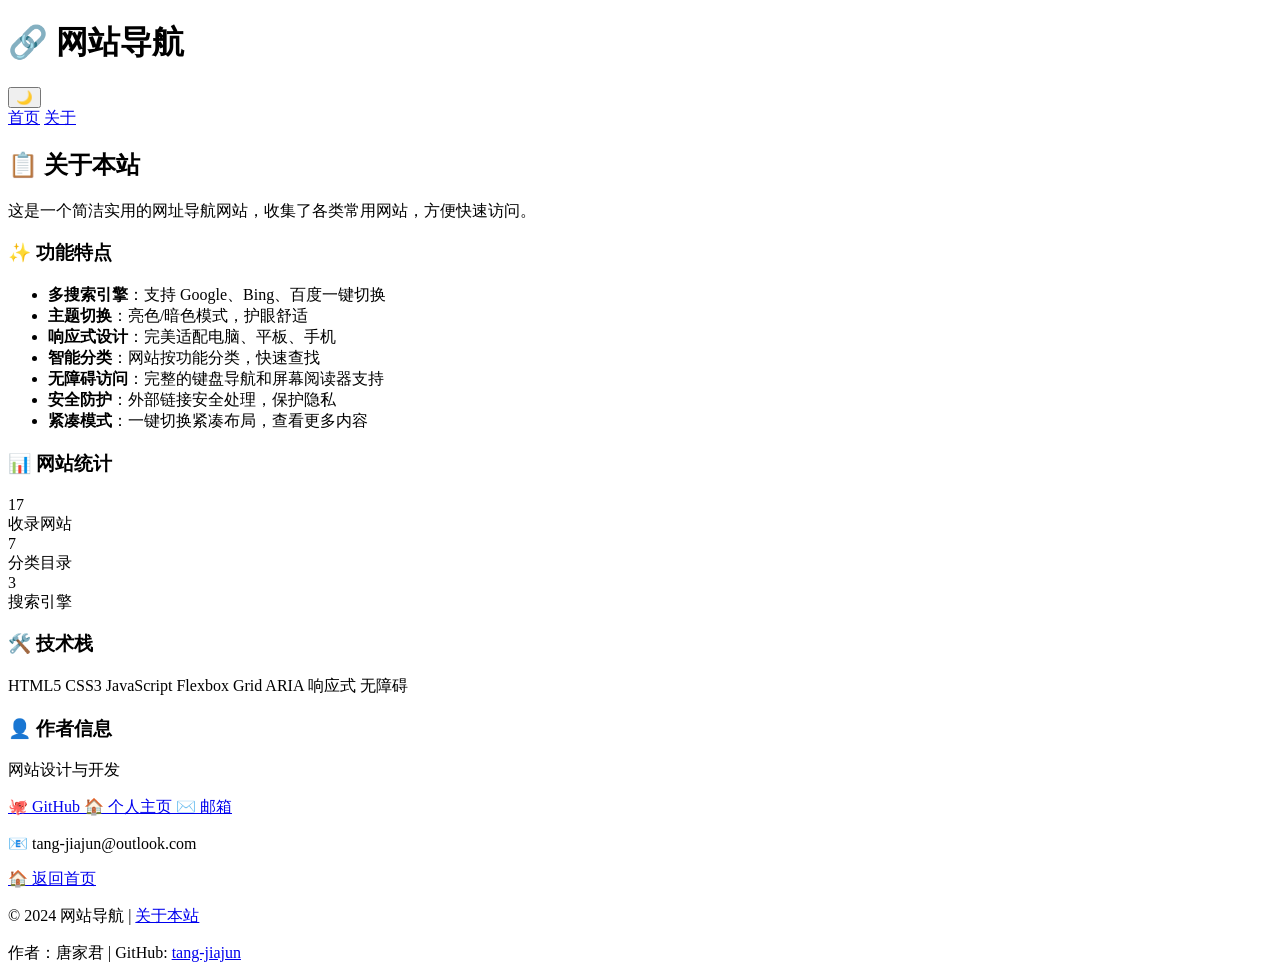
==== about.html @ 150a9488 "Fix HTML encoding issues in about.html fix dancetangit" ====
<!doctype html>
<html lang="zh-CN" data-theme="light">
<head>
    <meta charset="utf-8">
    <meta name="viewport" content="width=device-width,initial-scale=1">
    <title>网站导航 - 关于</title>
    <!-- Favicon 配置 -->
    <link rel="icon" href="favicon.ico" type="image/x-icon">
    <link rel="shortcut icon" href="favicon.ico" type="image/x-icon">
    <!-- 样式文件 -->
    <link rel="stylesheet" href="src/styles.css">
    
    <!-- 主题防闪烁脚本 -->
    <script>
        (function() {
            const savedTheme = localStorage.getItem('theme') || 'light';
            document.documentElement.setAttribute('data-theme', savedTheme);
        })();
    </script>
</head>
<body class="about-page">
    <header class="header">
        <div class="container header-container">
            <h1 class="site-title">🔗 网站导航</h1>
            <div class="header-controls">
                <button 
                    id="themeToggle" 
                    class="control-btn theme-toggle" 
                    aria-label="切换主题"
                    aria-pressed="false"
                    title="切换主题"
                    role="switch">
                    🌙
                </button>
            </div>
            <nav class="nav" aria-label="主导航">
                <a href="index.html" class="nav-link">首页</a>
                <a href="about.html" class="nav-link active" aria-current="page">关于</a>
            </nav>
        </div>
    </header>

    <main class="container main">
        <div class="about-content">
            <div class="card about-card">
                <h2 class="about-title">📋 关于本站</h2>
                <p class="about-text">这是一个简洁实用的网址导航网站，收集了各类常用网站，方便快速访问。</p>
                
                <div class="about-features">
                    <h3>✨ 功能特点</h3>
                    <ul class="feature-list">
                        <li><strong>多搜索引擎</strong>：支持 Google、Bing、百度一键切换</li>
                        <li><strong>主题切换</strong>：亮色/暗色模式，护眼舒适</li>
                        <li><strong>响应式设计</strong>：完美适配电脑、平板、手机</li>
                        <li><strong>智能分类</strong>：网站按功能分类，快速查找</li>
                        <li><strong>无障碍访问</strong>：完整的键盘导航和屏幕阅读器支持</li>
                        <li><strong>安全防护</strong>：外部链接安全处理，保护隐私</li>
                        <li><strong>紧凑模式</strong>：一键切换紧凑布局，查看更多内容</li>
                    </ul>
                </div>
                
                <div class="about-stats">
                    <h3>📊 网站统计</h3>
                    <div class="stats-grid">
                        <div class="stat-card">
                            <div class="stat-number">17</div>
                            <div class="stat-label">收录网站</div>
                        </div>
                        <div class="stat-card">
                            <div class="stat-number">7</div>
                            <div class="stat-label">分类目录</div>
                        </div>
                        <div class="stat-card">
                            <div class="stat-number">3</div>
                            <div class="stat-label">搜索引擎</div>
                        </div>
                    </div>
                </div>
                
                <div class="about-tech">
                    <h3>🛠️ 技术栈</h3>
                    <div class="tech-tags">
                        <span class="tech-tag">HTML5</span>
                        <span class="tech-tag">CSS3</span>
                        <span class="tech-tag">JavaScript</span>
                        <span class="tech-tag">Flexbox</span>
                        <span class="tech-tag">Grid</span>
                        <span class="tech-tag">ARIA</span>
                        <span class="tech-tag">响应式</span>
                        <span class="tech-tag">无障碍</span>
                    </div>
                </div>
                
                <div class="about-author">
                    <h3>👤 作者信息</h3>
                    <div class="author-info">
                        <p>网站设计与开发</p>
                        <div class="contact-links">
                            <a href="https://github.com/dancetangit" 
                               target="_blank" 
                               rel="noopener noreferrer" 
                               class="contact-link">
                                <span class="contact-icon">🐙</span> GitHub
                            </a>
                            <a href="https://tjj.qzz.io" 
                               target="_blank" 
                               rel="noopener noreferrer" 
                               class="contact-link">
                                <span class="contact-icon">🏠</span> 个人主页
                            </a>
                            <a href="mailto:tang-jiajun@outlook.com" 
                               class="contact-link">
                                <span class="contact-icon">✉️</span> 邮箱
                            </a>
                        </div>
                        <p class="contact-email">📧 tang-jiajun@outlook.com</p>
                    </div>
                </div>
                
                <div class="back-home">
                    <a href="index.html" class="btn-primary">🏠 返回首页</a>
                </div>
            </div>
        </div>
    </main>

    <footer class="footer">
        <div class="container">
            <p>© 2024 网站导航 | <a href="about.html">关于本站</a></p>
            <p class="footer-info">作者：唐家君 | GitHub: <a href="https://github.com/dancetangit" target="_blank" rel="noopener noreferrer">tang-jiajun</a></p>
        </div>
    </footer>

    <script src="src/main.js"></script>
</body>

</html>
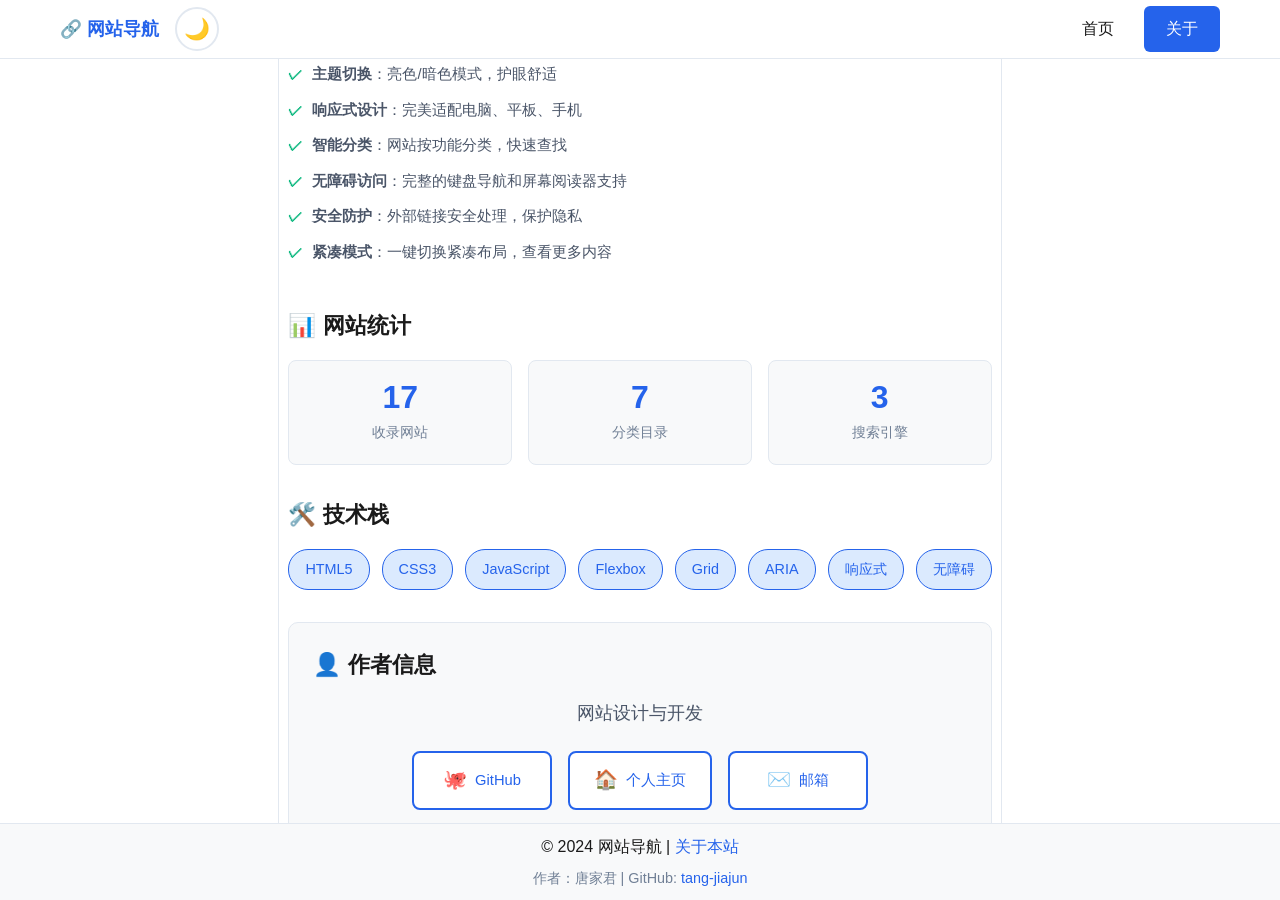
==== commit b7b3f562: "fanye" ====
--- a/about.html
+++ b/about.html
@@ -18,7 +18,7 @@
         })();
     </script>
 </head>
-<body class="about-page">
+<body class="about-page compact-mode">
     <header class="header">
         <div class="container header-container">
             <h1 class="site-title">🔗 网站导航</h1>
--- a/src/styles.css
+++ b/src/styles.css
@@ -0,0 +1,957 @@
+/* ============================================
+   基础重置与全局样式
+   ============================================ */
+* {
+    margin: 0;
+    padding: 0;
+    box-sizing: border-box;
+}
+
+html, body {
+    text-align: center;
+    font-family: -apple-system, BlinkMacSystemFont, 'Segoe UI', 'Microsoft YaHei', sans-serif;
+    line-height: 1.6;
+    transition: background-color 0.3s, color 0.3s;
+    min-height: 100vh;
+}
+
+body {
+    background-color: var(--bg-primary);
+    color: var(--text-primary);
+    display: flex;
+    flex-direction: column;
+}
+
+/* ============================================
+   主题变量定义
+   ============================================ */
+:root[data-theme='light'] {
+    /* 基础颜色 */
+    --bg-primary: #ffffff;
+    --bg-secondary: #f8f9fa;
+    --bg-card: #ffffff;
+    --bg-input: #ffffff;
+    
+    /* 文本颜色 */
+    --text-primary: #1a1a1a;
+    --text-secondary: #4a5568;
+    --text-muted: #718096;
+    
+    /* 边框与阴影 */
+    --border-color: #e2e8f0;
+    --border-hover: #cbd5e0;
+    --shadow: 0 2px 8px rgba(0, 0, 0, 0.06);
+    --shadow-hover: 0 8px 30px rgba(0, 0, 0, 0.12);
+    
+    /* 主色调 */
+    --primary-color: #2563eb;
+    --primary-hover: #1d4ed8;
+    --primary-light: #dbeafe;
+    
+    /* 成功/警告色 */
+    --success-color: #10b981;
+    --warning-color: #f59e0b;
+}
+
+:root[data-theme='dark'] {
+    /* 基础颜色 */
+    --bg-primary: #1a1a1a;
+    --bg-secondary: #2d2d2d;
+    --bg-card: #262626;
+    --bg-input: #2d2d2d;
+    
+    /* 文本颜色 */
+    --text-primary: #f7fafc;
+    --text-secondary: #cbd5e0;
+    --text-muted: #a0aec0;
+    
+    /* 边框与阴影 */
+    --border-color: #4a5568;
+    --border-hover: #718096;
+    --shadow: 0 2px 8px rgba(0, 0, 0, 0.3);
+    --shadow-hover: 0 8px 30px rgba(0, 0, 0, 0.5);
+    
+    /* 主色调 */
+    --primary-color: #3b82f6;
+    --primary-hover: #60a5fa;
+    --primary-light: #1e3a8a;
+    
+    /* 成功/警告色 */
+    --success-color: #34d399;
+    --warning-color: #fbbf24;
+}
+
+/* ============================================
+   辅助类
+   ============================================ */
+.container {
+    max-width: 1200px;
+    margin: 0 auto;
+    padding: 0 1.25rem;
+}
+
+.visually-hidden {
+    position: absolute !important;
+    width: 1px !important;
+    height: 1px !important;
+    padding: 0 !important;
+    margin: -1px !important;
+    overflow: hidden !important;
+    clip: rect(0, 0, 0, 0) !important;
+    white-space: nowrap !important;
+    border: 0 !important;
+}
+
+/* ============================================
+   头部样式
+   ============================================ */
+.header {
+    background-color: var(--bg-secondary);
+    padding: 0.75rem 0;
+    border-bottom: 1px solid var(--border-color);
+    position: sticky;
+    top: 0;
+    z-index: 100;
+    backdrop-filter: blur(10px);
+    background-color: rgba(var(--bg-secondary-rgb), 0.95);
+}
+
+.header-container {
+    display: flex;
+    justify-content: space-between;
+    align-items: center;
+    flex-wrap: wrap;
+    gap: 1rem;
+}
+
+.site-title {
+    font-size: 1.5rem;
+    font-weight: bold;
+    color: var(--primary-color);
+    margin: 0;
+    display: flex;
+    align-items: center;
+    gap: 0.5rem;
+}
+
+.header-controls {
+    display: flex;
+    gap: 0.5rem;
+    align-items: center;
+}
+
+.control-btn {
+    background: none;
+    border: 2px solid var(--border-color);
+    color: var(--text-primary);
+    font-size: 1.2rem;
+    width: 44px;
+    height: 44px;
+    border-radius: 50%;
+    cursor: pointer;
+    display: flex;
+    align-items: center;
+    justify-content: center;
+    transition: all 0.2s;
+    flex-shrink: 0;
+}
+
+.control-btn:hover,
+.control-btn:focus {
+    outline: 2px solid var(--primary-color);
+    outline-offset: 2px;
+    border-color: var(--primary-color);
+    transform: scale(1.05);
+}
+
+.theme-toggle {
+    font-size: 1.3rem;
+}
+
+/* 导航 */
+.nav {
+    display: flex;
+    gap: 0.5rem;
+    margin-left: auto;
+}
+
+.nav-link {
+    color: var(--text-primary);
+    text-decoration: none;
+    padding: 0.5rem 1.25rem;
+    border-radius: 6px;
+    transition: all 0.2s;
+    font-weight: 500;
+    border: 2px solid transparent;
+}
+
+.nav-link:hover,
+.nav-link:focus {
+    background-color: var(--primary-color);
+    color: white;
+    outline: none;
+    border-color: var(--primary-color);
+}
+
+.nav-link.active {
+    background-color: var(--primary-color);
+    color: white;
+}
+
+/* ============================================
+   主内容区
+   ============================================ */
+.main {
+    flex: 1;
+    padding: 1.5rem 0 2.5rem;
+}
+
+/* ============================================
+   搜索区域
+   ============================================ */
+.search-section {
+    margin-bottom: 2.5rem;
+}
+
+.search-container {
+    max-width: 800px;
+    margin: 0 auto;
+}
+
+/* 搜索引擎切换 */
+.engine-toggles {
+    display: flex;
+    gap: 0.75rem;
+    justify-content: center;
+    margin-bottom: 1.25rem;
+    flex-wrap: wrap;
+}
+
+.engine-btn {
+    padding: 0.6rem 1.25rem;
+    border: 2px solid var(--border-color);
+    background: var(--bg-card);
+    color: var(--text-primary);
+    border-radius: 8px;
+    cursor: pointer;
+    transition: all 0.2s;
+    font-size: 0.95rem;
+    font-weight: 500;
+    display: flex;
+    align-items: center;
+    gap: 0.5rem;
+}
+
+.engine-btn:hover,
+.engine-btn:focus {
+    outline: 2px solid var(--primary-color);
+    outline-offset: 2px;
+    border-color: var(--primary-color);
+    transform: translateY(-1px);
+}
+
+.engine-btn.active {
+    background-color: var(--primary-color);
+    color: white;
+    border-color: var(--primary-color);
+}
+
+.engine-icon {
+    font-size: 1rem;
+}
+
+/* 搜索输入组 */
+.search-input-group {
+    display: flex;
+    gap: 0;
+    border-radius: 10px;
+    overflow: hidden;
+    box-shadow: var(--shadow);
+    transition: box-shadow 0.3s;
+}
+
+.search-input-group:focus-within {
+    box-shadow: var(--shadow-hover);
+}
+
+.search-input {
+    flex: 1;
+    padding: 0.9rem 1.25rem;
+    border: none;
+    background: var(--bg-input);
+    color: var(--text-primary);
+    font-size: 1rem;
+    min-width: 0;
+}
+
+.search-input:focus {
+    outline: none;
+}
+
+.search-input::placeholder {
+    color: var(--text-muted);
+}
+
+.search-btn {
+    padding: 0.9rem 1.75rem;
+    background-color: var(--primary-color);
+    color: white;
+    border: none;
+    cursor: pointer;
+    font-size: 1rem;
+    font-weight: 600;
+    transition: background-color 0.2s;
+    white-space: nowrap;
+    display: flex;
+    align-items: center;
+    gap: 0.5rem;
+}
+
+.search-btn:hover,
+.search-btn:focus {
+    background-color: var(--primary-hover);
+    outline: 2px solid var(--primary-color);
+    outline-offset: 2px;
+}
+
+/* ============================================
+   网站分类区
+   ============================================ */
+.websites-section {
+    margin-top: 1.5rem;
+}
+
+.section-title {
+    font-size: 1.8rem;
+    margin-bottom: 2rem;
+    color: var(--text-primary);
+    display: flex;
+    align-items: center;
+    justify-content: center;
+    gap: 0.75rem;
+}
+
+/* 分类标题 */
+.category {
+    margin-bottom: 2.5rem;
+}
+
+.category-title {
+    font-size: 1.4rem;
+    margin-bottom: 1.25rem;
+    padding-bottom: 0.75rem;
+    border-bottom: 2px solid var(--primary-color);
+    color: var(--text-primary);
+    text-align: left;
+    display: flex;
+    align-items: center;
+    gap: 0.75rem;
+}
+
+/* 网站网格 */
+.websites-grid {
+    display: grid;
+    grid-template-columns: repeat(auto-fill, minmax(300px, 1fr));
+    gap: 1.25rem;
+}
+
+/* 卡片样式 */
+.card {
+    background: var(--bg-card);
+    border: 1px solid var(--border-color);
+    border-radius: 10px;
+    padding: 1.25rem;
+    box-shadow: var(--shadow);
+    transition: all 0.25s;
+    text-align: left;
+    height: 100%;
+    display: flex;
+    flex-direction: column;
+}
+
+.card:hover,
+.card:focus-within {
+    transform: translateY(-4px);
+    box-shadow: var(--shadow-hover);
+    border-color: var(--primary-color);
+}
+
+.website-link {
+    color: inherit;
+    text-decoration: none;
+    display: block;
+    flex: 1;
+    outline: none;
+}
+
+.website-name {
+    color: var(--primary-color);
+    margin-bottom: 0.5rem;
+    font-size: 1.15rem;
+    font-weight: 600;
+    line-height: 1.4;
+}
+
+.website-desc {
+    color: var(--text-secondary);
+    font-size: 0.9rem;
+    line-height: 1.5;
+    margin-bottom: 0.75rem;
+    flex-grow: 1;
+}
+
+.website-url {
+    color: var(--text-muted);
+    font-size: 0.85rem;
+    font-family: 'SF Mono', 'Monaco', 'Consolas', monospace;
+    padding: 0.25rem 0.5rem;
+    background: var(--bg-secondary);
+    border-radius: 4px;
+    display: inline-block;
+}
+
+/* ============================================
+   页脚样式
+   ============================================ */
+.footer {
+    background-color: var(--bg-secondary);
+    padding: 1.5rem 0;
+    border-top: 1px solid var(--border-color);
+    margin-top: auto;
+}
+
+.footer a {
+    color: var(--primary-color);
+    text-decoration: none;
+    font-weight: 500;
+}
+
+.footer a:hover {
+    text-decoration: underline;
+}
+
+.footer-info {
+    margin-top: 0.5rem;
+    color: var(--text-muted);
+    font-size: 0.9rem;
+}
+
+/* ============================================
+   关于页样式
+   ============================================ */
+.about-page .main {
+    display: flex;
+    align-items: center;
+    justify-content: center;
+    min-height: calc(100vh - 200px);
+}
+
+.about-content {
+    width: 100%;
+    max-width: 800px;
+}
+
+.about-card {
+    text-align: left;
+    padding: 2rem;
+}
+
+.about-title {
+    font-size: 2rem;
+    margin-bottom: 1.5rem;
+    color: var(--primary-color);
+    display: flex;
+    align-items: center;
+    gap: 0.75rem;
+}
+
+.about-text {
+    font-size: 1.1rem;
+    margin-bottom: 2rem;
+    color: var(--text-secondary);
+    line-height: 1.7;
+}
+
+/* 功能特点 */
+.about-features h3,
+.about-stats h3,
+.about-tech h3,
+.about-shortcuts h3 {
+    font-size: 1.4rem;
+    margin: 2rem 0 1rem;
+    color: var(--text-primary);
+    display: flex;
+    align-items: center;
+    gap: 0.5rem;
+}
+
+.feature-list {
+    list-style: none;
+    padding-left: 0;
+}
+
+.feature-list li {
+    margin-bottom: 0.75rem;
+    padding-left: 1.5rem;
+    position: relative;
+    color: var(--text-secondary);
+}
+
+.feature-list li::before {
+    content: "✓";
+    position: absolute;
+    left: 0;
+    color: var(--success-color);
+    font-weight: bold;
+}
+
+/* 统计数据 */
+.stats-grid {
+    display: grid;
+    grid-template-columns: repeat(auto-fit, minmax(120px, 1fr));
+    gap: 1rem;
+    margin-top: 1rem;
+}
+
+.stat-card {
+    background: var(--bg-secondary);
+    border-radius: 8px;
+    padding: 1.25rem;
+    text-align: center;
+    border: 1px solid var(--border-color);
+}
+
+.stat-number {
+    font-size: 2rem;
+    font-weight: bold;
+    color: var(--primary-color);
+    line-height: 1;
+}
+
+.stat-label {
+    font-size: 0.9rem;
+    color: var(--text-muted);
+    margin-top: 0.5rem;
+}
+
+/* 技术标签 */
+.tech-tags {
+    display: flex;
+    flex-wrap: wrap;
+    gap: 0.75rem;
+    margin-top: 1rem;
+}
+
+.tech-tag {
+    background: var(--primary-light);
+    color: var(--primary-color);
+    padding: 0.5rem 1rem;
+    border-radius: 20px;
+    font-size: 0.9rem;
+    font-weight: 500;
+    border: 1px solid var(--primary-color);
+}
+
+
+/* 返回按钮 */
+.back-home {
+    margin-top: 3rem;
+    text-align: center;
+}
+
+.btn-primary {
+    display: inline-flex;
+    align-items: center;
+    gap: 0.5rem;
+    padding: 0.9rem 2rem;
+    background-color: var(--primary-color);
+    color: white;
+    text-decoration: none;
+    border-radius: 8px;
+    transition: all 0.2s;
+    border: none;
+    cursor: pointer;
+    font-size: 1rem;
+    font-weight: 600;
+}
+
+.btn-primary:hover,
+.btn-primary:focus {
+    background-color: var(--primary-hover);
+    transform: translateY(-2px);
+    box-shadow: 0 4px 12px rgba(0, 0, 0, 0.15);
+    outline: none;
+}
+
+/* ============================================
+   紧凑模式
+   ============================================ */
+.compact-mode .websites-grid {
+    grid-template-columns: repeat(auto-fill, minmax(280px, 1fr));
+    gap: 1rem;
+}
+
+.compact-mode .card {
+    padding: 1rem;
+}
+
+.compact-mode .website-name {
+    font-size: 1.05rem;
+    margin-bottom: 0.4rem;
+}
+
+.compact-mode .website-desc {
+    font-size: 0.85rem;
+    margin-bottom: 0.5rem;
+    line-height: 1.4;
+}
+
+.compact-mode .website-url {
+    font-size: 0.8rem;
+    padding: 0.2rem 0.4rem;
+}
+
+.compact-mode .category {
+    margin-bottom: 2rem;
+}
+
+.compact-mode .category-title {
+    font-size: 1.25rem;
+    margin-bottom: 1rem;
+}
+/* 进一步精简以适配单屏显示（减少间距、字体、卡片高度） */
+.compact-mode {
+    height: 100vh;
+    overflow: hidden;
+}
+
+.compact-mode html,
+.compact-mode body {
+    height: 100%;
+}
+
+.compact-mode .header {
+    padding: 0.4rem 0;
+}
+
+.compact-mode .site-title {
+    font-size: 1.1rem;
+}
+
+.compact-mode .main {
+    padding: 0.5rem 0 0.8rem;
+    height: calc(100vh - 56px - 44px);
+    overflow: hidden;
+}
+
+.compact-mode .footer {
+    padding: 0.6rem 0;
+}
+
+.compact-mode .websites-section {
+    max-height: 100%;
+}
+
+.compact-mode .websites-grid {
+    grid-template-columns: repeat(auto-fit, minmax(140px, 1fr));
+    gap: 0.6rem;
+}
+
+.compact-mode .card {
+    padding: 0.6rem;
+    font-size: 0.92rem;
+}
+
+.compact-mode .website-name {
+    font-size: 1rem;
+    margin-bottom: 0.25rem;
+}
+
+.compact-mode .website-desc {
+    font-size: 0.82rem;
+    margin-bottom: 0.4rem;
+}
+
+.compact-mode .website-url {
+    font-size: 0.75rem;
+    padding: 0.15rem 0.35rem;
+}
+
+.compact-mode .category {
+    margin-bottom: 1rem;
+}
+
+.compact-mode .search-section {
+    margin-bottom: 1rem;
+}
+
+.compact-mode .search-input {
+    padding: 0.6rem 0.8rem;
+}
+
+.compact-mode .search-btn {
+    padding: 0.6rem 1rem;
+}
+/* ============================================
+   作者联系信息样式
+   ============================================ */
+.about-author {
+    margin: 2rem 0;
+    padding: 1.5rem;
+    background: var(--bg-secondary);
+    border-radius: 10px;
+    border: 1px solid var(--border-color);
+}
+
+.about-author h3 {
+    font-size: 1.4rem;
+    margin-bottom: 1rem;
+    color: var(--text-primary);
+    display: flex;
+    align-items: center;
+    gap: 0.5rem;
+}
+
+.author-info {
+    text-align: center;
+}
+
+.author-info > p {
+    color: var(--text-secondary);
+    margin-bottom: 1.5rem;
+    font-size: 1.1rem;
+}
+
+.contact-links {
+    display: flex;
+    flex-wrap: wrap;
+    justify-content: center;
+    gap: 1rem;
+    margin-bottom: 1.5rem;
+}
+
+.contact-link {
+    display: inline-flex;
+    align-items: center;
+    gap: 0.5rem;
+    padding: 0.75rem 1.5rem;
+    background: var(--bg-card);
+    color: var(--primary-color);
+    text-decoration: none;
+    border-radius: 8px;
+    border: 2px solid var(--primary-color);
+    transition: all 0.2s;
+    font-weight: 500;
+    min-width: 140px;
+    justify-content: center;
+}
+
+.contact-link:hover,
+.contact-link:focus {
+    background: var(--primary-color);
+    color: white;
+    transform: translateY(-2px);
+    box-shadow: 0 4px 12px rgba(0, 0, 0, 0.15);
+    outline: none;
+}
+
+.contact-link .contact-icon {
+    font-size: 1.2rem;
+}
+
+.contact-email {
+    color: var(--text-muted);
+    font-size: 1rem;
+    padding: 0.75rem 1rem;
+    background: var(--bg-card);
+    border-radius: 6px;
+    border: 1px solid var(--border-color);
+    display: inline-block;
+    margin: 0;
+    font-family: 'SF Mono', 'Monaco', 'Consolas', monospace;
+}
+
+/* 响应式调整 */
+@media (max-width: 768px) {
+    .contact-links {
+        flex-direction: column;
+        align-items: center;
+    }
+    
+    .contact-link {
+        width: 100%;
+        max-width: 250px;
+    }
+    
+    .about-author {
+        padding: 1.25rem;
+    }
+}
+
+@media (max-width: 480px) {
+    .contact-link {
+        min-width: unset;
+        padding: 0.6rem 1.25rem;
+        font-size: 0.95rem;
+    }
+    
+    .about-author {
+        padding: 1rem;
+    }
+}
+
+/* ============================================
+   响应式设计
+   ============================================ */
+
+/* 平板设备 */
+@media (max-width: 1024px) {
+    .websites-grid {
+        grid-template-columns: repeat(auto-fill, minmax(280px, 1fr));
+    }
+    
+    .compact-mode .websites-grid {
+        grid-template-columns: repeat(auto-fill, minmax(260px, 1fr));
+    }
+}
+
+/* 大屏手机 */
+@media (max-width: 768px) {
+    .header-container {
+        flex-direction: column;
+        gap: 1rem;
+    }
+    
+    .nav {
+        margin-left: 0;
+        width: 100%;
+        justify-content: center;
+    }
+    
+    .nav-link {
+        padding: 0.4rem 1rem;
+        font-size: 0.95rem;
+    }
+    
+    .search-input-group {
+        flex-direction: column;
+        gap: 0;
+    }
+    
+    .search-input {
+        border-radius: 8px 8px 0 0;
+        padding: 0.8rem 1rem;
+    }
+    
+    .search-btn {
+        border-radius: 0 0 8px 8px;
+        padding: 0.8rem 1rem;
+        justify-content: center;
+    }
+    
+    .websites-grid {
+        grid-template-columns: 1fr;
+        gap: 1rem;
+    }
+    
+    .engine-toggles {
+        gap: 0.5rem;
+    }
+    
+    .engine-btn {
+        padding: 0.5rem 1rem;
+        font-size: 0.9rem;
+    }
+    
+    .section-title {
+        font-size: 1.5rem;
+    }
+    
+    .category-title {
+        font-size: 1.25rem;
+    }
+    
+    .about-card {
+        padding: 1.5rem;
+    }
+    
+    .stats-grid {
+        grid-template-columns: repeat(2, 1fr);
+    }
+    
+    .tech-tags {
+        gap: 0.5rem;
+    }
+    
+    .tech-tag {
+        font-size: 0.85rem;
+        padding: 0.4rem 0.8rem;
+    }
+}
+
+/* 小屏手机 */
+@media (max-width: 480px) {
+    .container {
+        padding: 0 1rem;
+    }
+    
+    .site-title {
+        font-size: 1.3rem;
+    }
+    
+    .control-btn {
+        width: 40px;
+        height: 40px;
+        font-size: 1.1rem;
+    }
+    
+    .section-title {
+        font-size: 1.3rem;
+    }
+    
+    .category-title {
+        font-size: 1.15rem;
+    }
+    
+    .card {
+        padding: 1rem;
+    }
+    
+    .website-name {
+        font-size: 1.05rem;
+    }
+    
+    .stats-grid {
+        grid-template-columns: 1fr;
+    }
+    
+    .shortcut-list {
+        grid-template-columns: 1fr;
+    }
+}
+
+/* 超宽屏幕 */
+@media (min-width: 1400px) {
+    .websites-grid {
+        grid-template-columns: repeat(4, 1fr);
+    }
+    
+    .compact-mode .websites-grid {
+        grid-template-columns: repeat(5, 1fr);
+    }
+}
+
+/* 打印样式 */
+@media print {
+    .header-controls,
+    .search-section,
+    .footer {
+        display: none;
+    }
+    
+    .card {
+        break-inside: avoid;
+        border: 1px solid #ccc;
+        box-shadow: none;
+    }
+}
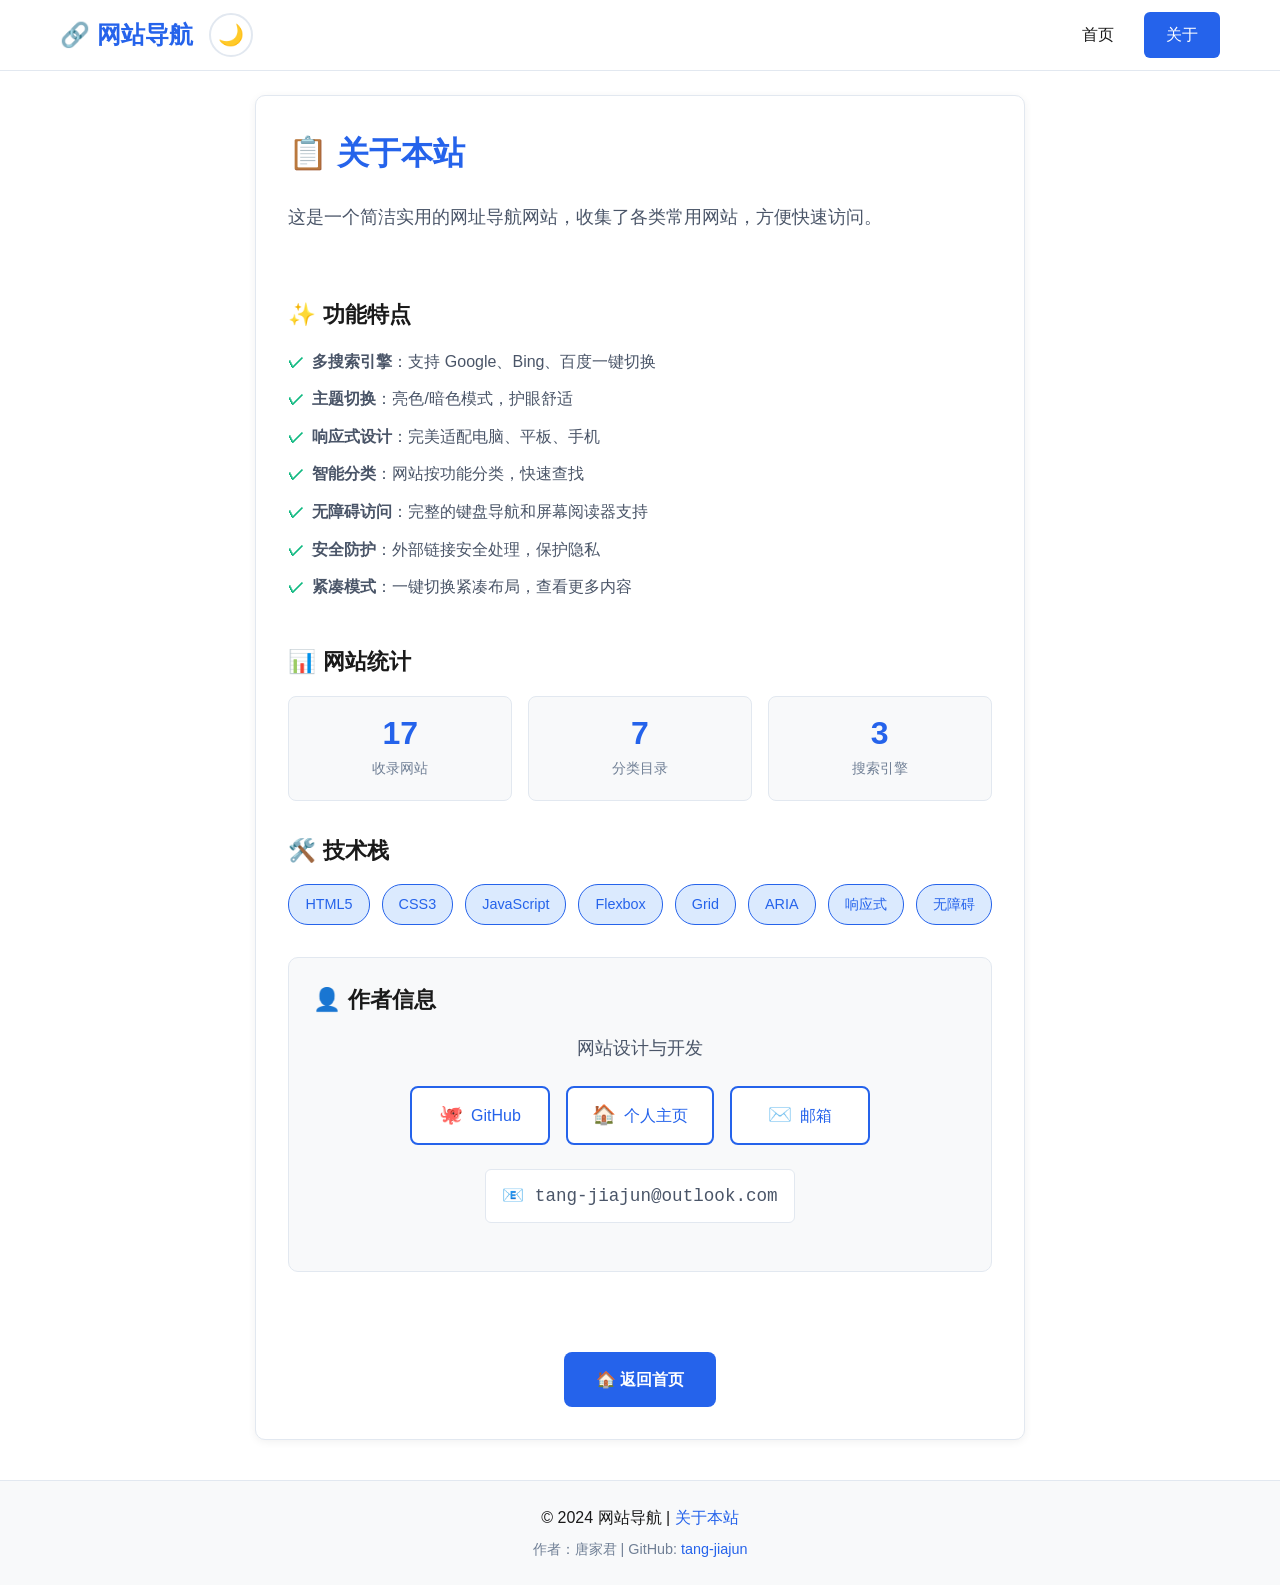
==== commit 5c514318: "chechout 4m ago" ====
--- a/about.html
+++ b/about.html
@@ -18,7 +18,7 @@
         })();
     </script>
 </head>
-<body class="about-page compact-mode">
+<body class="about-page">
     <header class="header">
         <div class="container header-container">
             <h1 class="site-title">🔗 网站导航</h1>
--- a/src/styles.css
+++ b/src/styles.css
@@ -692,6 +692,19 @@
 .compact-mode .search-btn {
     padding: 0.6rem 1rem;
 }
+/* 精简卡片：紧凑模式下仅显示一行网站名，隐藏描述和 URL */
+.compact-mode .website-desc,
+.compact-mode .website-url {
+    display: none;
+}
+
+.compact-mode .website-name {
+    white-space: nowrap;
+    overflow: hidden;
+    text-overflow: ellipsis;
+    display: block;
+    max-width: 100%;
+}
 /* ============================================
    作者联系信息样式
    ============================================ */
